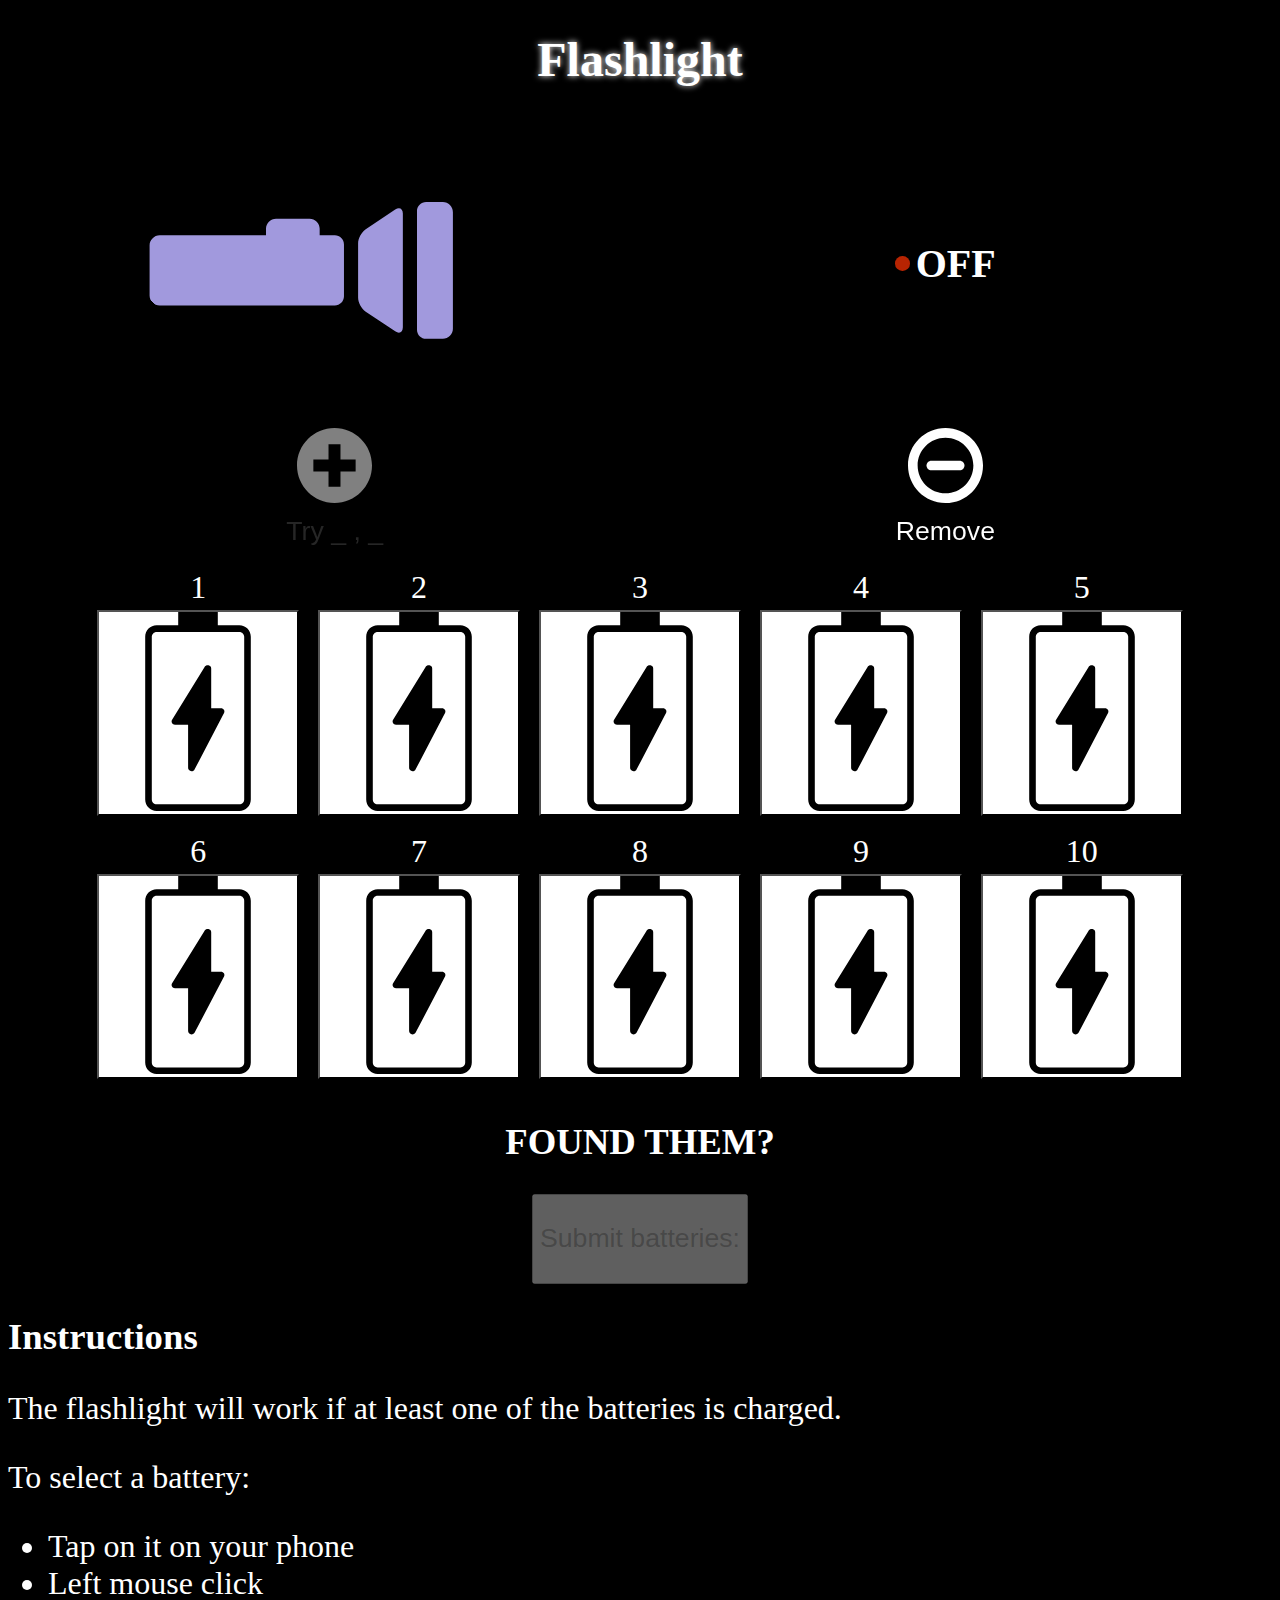
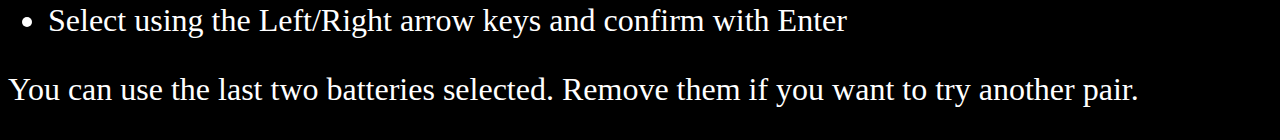
==== index.html @ 14072680 "Fixed 'Try' and 'Remove' buttons, added icons and styles" ====
<!DOCTYPE html>
<html>
  <head>
    <meta charset="UTF-8">
    <meta name="viewport" content="width=device-width, initial-scale=1, minimum-scale=1" />
    <script src="https://ajax.googleapis.com/ajax/libs/jquery/3.5.1/jquery.min.js"></script>
    <script src="js/batteries.js"></script>
    <script src="js/game.js"></script>
    <title>Flashlight</title>
    <link rel="stylesheet" href="css/flashlight.css">
    <link rel="stylesheet" href="css/battery.css">
    <link rel="stylesheet" href="css/text.css">
    <link rel="stylesheet" href="css/buttons.css">
  </head>
  <body>
    <header>
      <h1 class="glow">Flashlight</h1>
      <!-- <p class="glow">Find the charged batteries</p> -->
    </header>
    <main>
      <section class="game">
        <div class="flashlight">
          <div class="flashlight-icon">
            <img src="media/flashlight.svg" alt="Flashlight icon">
          </div>
          <div class="flashlight-status" aria-label="Flaslight is OFF">
            <p class="flashlight-status-off">OFF</p>
            <p class="flashlight-status-on">ON</p>
          </div>
        </div>
        <div class="buttons">
          <button id="try-batteries" class="flashlight-button" disabled>
            <img src="media/plus.svg" aria-hidden="true" focusable="false">
            <p aria-live="polite">Try _ , _</p>
          </button>
          <button id="remove-batteries" class="flashlight-button">
            <img src="media/minus.svg" aria-hidden="true" focusable="false">
            <p>Remove</p>
          </button>
        </div>
        <!-- TODO: Use a template engine for the battery markup. -->
        <ol class="batteries">
          <li>
            <button class="battery" id="battery-1">
              <img src="media/battery.svg">
            </button>
          </li>
          <li>
            <button class="battery" id="battery-2">
              <img src="media/battery.svg">
            </button>
          </li>
          <li>
            <button class="battery" id="battery-3">
              <img src="media/battery.svg">
            </button>
          </li>
          <li>
            <button class="battery" id="battery-4">
              <img src="media/battery.svg">
            </button>
          </li>
          <li>
            <button class="battery" id="battery-5">
              <img src="media/battery.svg">
            </button>
          </li>
          <li>
            <button class="battery" id="battery-6">
              <img src="media/battery.svg">
            </button>
          </li>
          <li>
            <button class="battery" id="battery-7">
              <img src="media/battery.svg">
            </button>
          </li>
          <li>
            <button class="battery" id="battery-8">
              <img src="media/battery.svg">
            </button>
          </li>
          <li>
            <button class="battery" id="battery-9">
              <img src="media/battery.svg">
            </button>
          </li>
          <li>
            <button class="battery" id="battery-10">
              <img src="media/battery.svg">
            </button>
          </li>
        </ol>
        <h2>FOUND THEM?</h2>
        <button id="submit-batteries" disabled>
          <p>Submit batteries:</p>
        </button>
      </section>
      <aside>
        <h2>Instructions</h2>
        <p>The flashlight will work if at least one of the batteries is charged.</p>
        <p>To select a battery:</p>
        <ul>
          <li>Tap on it on your phone</li>
          <li>Left mouse click</li>
          <li>Select using the Left/Right arrow keys and confirm with Enter</li>
        </ul>
        <p>You can use the last two batteries selected.
          Remove them if you want to try another pair.</p>
      </aside>
    </main>
  </body>
</html>
---- css/flashlight.css ----
/* GLOBAL */

body {
    color: white;
    background-color: black;
}

.game {
    text-align: center;
}

/* FLASHLIGHT */

.flashlight-icon, .flashlight-status {
    display: inline-block;
	width: 48%;
}

.flashlight-icon {
    vertical-align: middle;
}

.flashlight-icon img {
    width: 50%;
    rotate: 45deg;
}

.flashlight-status {
	color: white;
	margin: auto;
	font-weight: bold;
}

.flashlight-status p {
    font-size: 2.5em;
    padding: 25px 5px;
    border-radius: 50px;
}

.flashlight-status p::before {
    content: '';
    display: inline-block;
    width: 0.8ex;
    height: 0.8ex;
    -moz-border-radius: 0.4ex;
    -webkit-border-radius: 0.4ex;
    border-radius: 0.4ex;
    background-color: #b72402;
    margin: 0 6px 6px 0;
 }

 .flashlight-status p.flashlight-status-on {
    display: none;
 }

 .flashlight-status.on p {
    color: black;
    background-color: white;
    box-shadow: 0 0 10px white;
 }

 .flashlight-status.on p::before {
    background-color: green;
 }

 .flashlight-status.on .flashlight-status-on {
    display: inherit;
 }

 .flashlight-status.on .flashlight-status-off {
    display: none;
 }
---- css/battery.css ----
ol.batteries {
    margin: 0;
    padding: 0;
    list-style: none; /* hide original list numbering */
    counter-reset: ordered-list; /* initialize CSS counter */
}

ol.batteries li::before {
    display: block; /* display numbering as block to force content down */
    margin-bottom: 4px;
    counter-increment: ordered-list; /* increment CSS counter for every <li> in the list */
    content: counter(ordered-list); /* output counter value and append a "." */
    text-align: center;
}

ol.batteries li {
    display: inline-block;
    width: 22%;
    padding: 0.5ex;
}

@media only screen and (min-width: 768px) {
    ol.batteries li {
        width: 16%;
    }
}

.battery {
    width: 100%;
    padding: 0;
    background-color: white;
}

.battery.selected {
    background-color: grey;
}
---- css/text.css ----
header {
    text-align: center;
}
p, li {
    font-size: 2em;
}
h1 {
    font-size: 3em;
}
h2 {
    font-size: 5ex;
}

.glow {
    color: #fff;
    text-align: center;
    text-shadow: 0 0 6px #fff;
}
---- css/buttons.css ----
button.flashlight-button {
    width: 48%;
    background-color: transparent;
    border: none;
    filter: invert(1);
    line-height: 5px;
}

button.flashlight-button:disabled {
    filter: invert(0.5);
}

button.flashlight-button img {
    width: 75px;
}
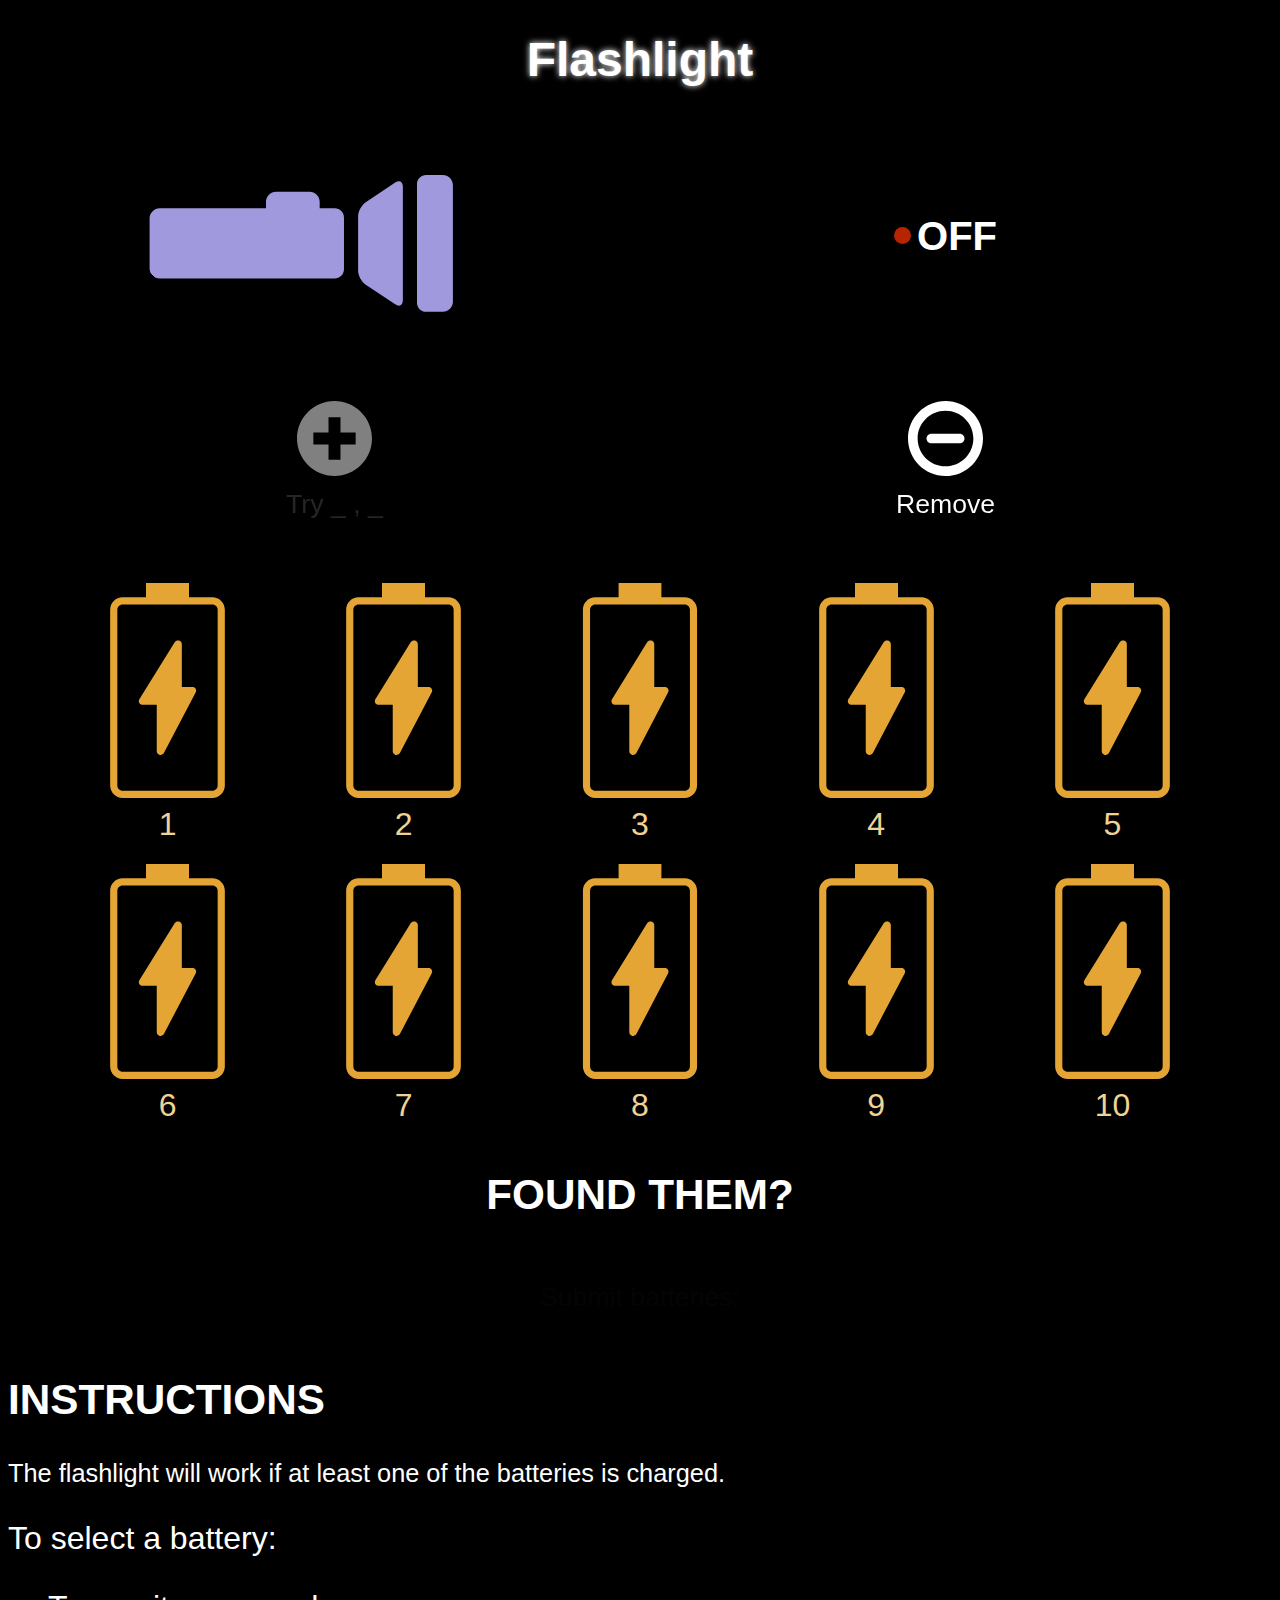
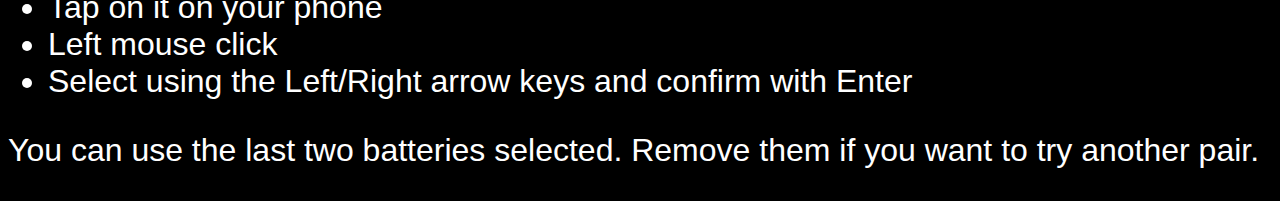
==== commit ed448480: "Improved styles of battery icons" ====
--- a/index.html
+++ b/index.html
@@ -3,9 +3,6 @@
   <head>
     <meta charset="UTF-8">
     <meta name="viewport" content="width=device-width, initial-scale=1, minimum-scale=1" />
-    <script src="https://ajax.googleapis.com/ajax/libs/jquery/3.5.1/jquery.min.js"></script>
-    <script src="js/batteries.js"></script>
-    <script src="js/game.js"></script>
     <title>Flashlight</title>
     <link rel="stylesheet" href="css/flashlight.css">
     <link rel="stylesheet" href="css/battery.css">
@@ -42,52 +39,52 @@
         <ol class="batteries">
           <li>
             <button class="battery" id="battery-1">
-              <img src="media/battery.svg">
+              <img src="media/battery.svg" alt="Battery 1">
             </button>
           </li>
           <li>
             <button class="battery" id="battery-2">
-              <img src="media/battery.svg">
+              <img src="media/battery.svg" alt="Battery 2">
             </button>
           </li>
           <li>
             <button class="battery" id="battery-3">
-              <img src="media/battery.svg">
+              <img src="media/battery.svg" alt="Battery 3">
             </button>
           </li>
           <li>
             <button class="battery" id="battery-4">
-              <img src="media/battery.svg">
+              <img src="media/battery.svg" alt="Battery 4">
             </button>
           </li>
           <li>
             <button class="battery" id="battery-5">
-              <img src="media/battery.svg">
+              <img src="media/battery.svg" alt="Battery 5">
             </button>
           </li>
           <li>
             <button class="battery" id="battery-6">
-              <img src="media/battery.svg">
+              <img src="media/battery.svg" alt="Battery 6">
             </button>
           </li>
           <li>
             <button class="battery" id="battery-7">
-              <img src="media/battery.svg">
+              <img src="media/battery.svg" alt="Battery 7">
             </button>
           </li>
           <li>
             <button class="battery" id="battery-8">
-              <img src="media/battery.svg">
+              <img src="media/battery.svg" alt="Battery 8">
             </button>
           </li>
           <li>
             <button class="battery" id="battery-9">
-              <img src="media/battery.svg">
+              <img src="media/battery.svg" alt="Battery 9">
             </button>
           </li>
           <li>
             <button class="battery" id="battery-10">
-              <img src="media/battery.svg">
+              <img src="media/battery.svg" alt="Battery 10">
             </button>
           </li>
         </ol>
@@ -109,5 +106,10 @@
           Remove them if you want to try another pair.</p>
       </aside>
     </main>
+    <footer>
+      <script src="https://ajax.googleapis.com/ajax/libs/jquery/3.5.1/jquery.min.js"></script>
+      <script src="js/batteries.js"></script>
+      <script src="js/game.js"></script>
+    </footer>
   </body>
 </html>
--- a/css/battery.css
+++ b/css/battery.css
@@ -1,11 +1,13 @@
 ol.batteries {
-    margin: 0;
+    margin-top: 40px;
+    margin-bottom: 0;
     padding: 0;
     list-style: none; /* hide original list numbering */
     counter-reset: ordered-list; /* initialize CSS counter */
 }
 
-ol.batteries li::before {
+ol.batteries li::after {
+    color: #f0d295;
     display: block; /* display numbering as block to force content down */
     margin-bottom: 4px;
     counter-increment: ordered-list; /* increment CSS counter for every <li> in the list */
@@ -15,22 +17,21 @@
 
 ol.batteries li {
     display: inline-block;
-    width: 22%;
+    width: 17%;
     padding: 0.5ex;
-}
-
-@media only screen and (min-width: 768px) {
-    ol.batteries li {
-        width: 16%;
-    }
 }
 
 .battery {
     width: 100%;
     padding: 0;
-    background-color: white;
+    filter: invert(0.55) sepia(1) saturate(3);
 }
 
-.battery.selected {
-    background-color: grey;
+.battery img {
+    transition: transform 0.3s;
 }
+
+.battery.selected img {
+    filter: drop-shadow(0 0 10px #f0d295);
+    transform: scale(1.1) translateY(-10px);
+}
--- a/css/text.css
+++ b/css/text.css
@@ -1,3 +1,7 @@
+body {
+    font-family: sans-serif;
+}
+
 header {
     text-align: center;
 }
@@ -6,13 +10,49 @@
 }
 h1 {
     font-size: 3em;
+    margin-bottom: 5px;
 }
 h2 {
     font-size: 5ex;
+    text-transform: uppercase;
 }
+h2 + p {
+    font-size: 3ex;
+}
+
+.sr-only {
+    clip: rect(0 0 0 0); 
+    clip-path: inset(50%);
+    height: 1px;
+    overflow: hidden;
+    position: absolute;
+    white-space: nowrap; 
+    width: 1px;
+  }
 
 .glow {
     color: #fff;
     text-align: center;
     text-shadow: 0 0 6px #fff;
 }
+
+details.instructions summary {
+    font-size: 3ex;
+}
+
+details.instructions div {
+	border: 1px solid white;
+	border-radius: 10px;
+	padding: 0 20px;
+    margin: 0 10px;
+}
+
+details.instructions p, details.instructions li {
+    font-size: 1em;
+    text-align: left;
+}
+
+details.instructions img {
+    width: 15px;
+    filter: invert(1);
+}
--- a/css/buttons.css
+++ b/css/buttons.css
@@ -1,9 +1,12 @@
+button {
+    background-color: transparent;
+    border: none;
+}
+
 button.flashlight-button {
     width: 48%;
-    background-color: transparent;
-    border: none;
+    line-height: 5px;
     filter: invert(1);
-    line-height: 5px;
 }
 
 button.flashlight-button:disabled {
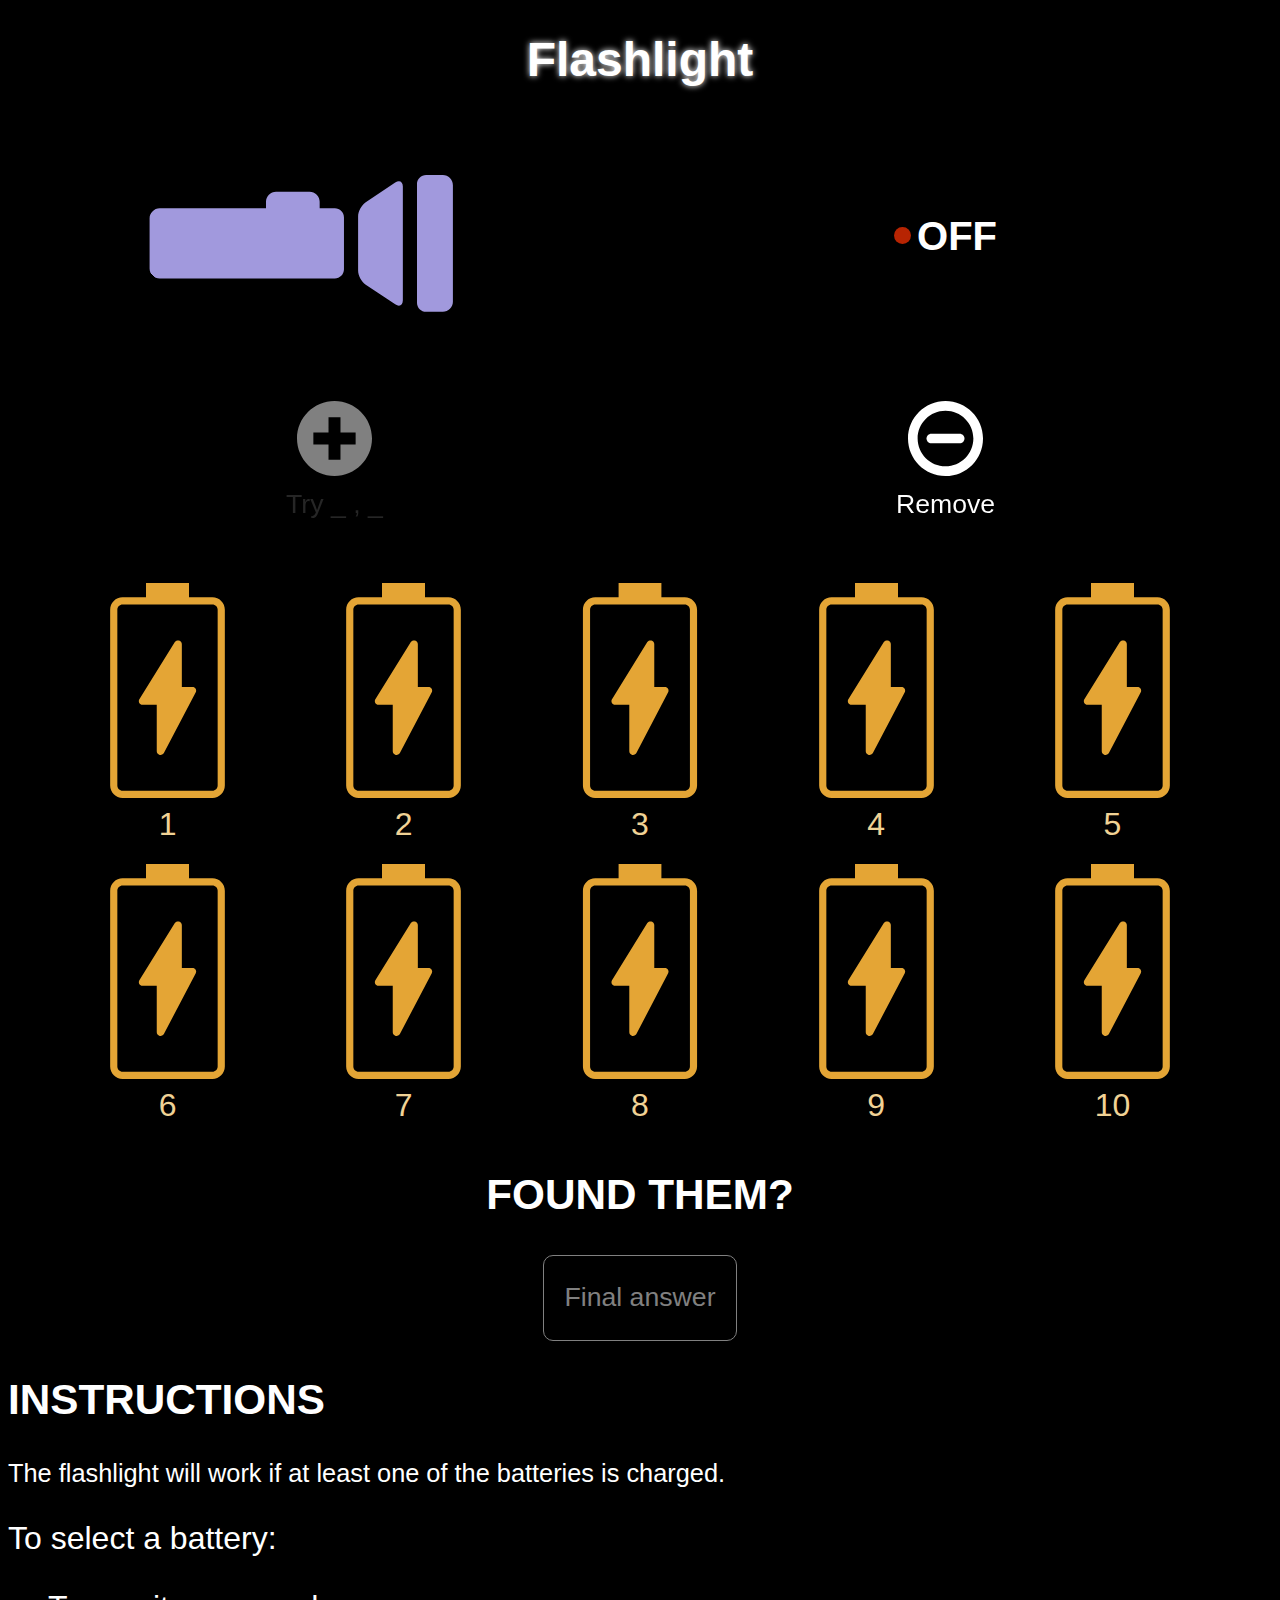
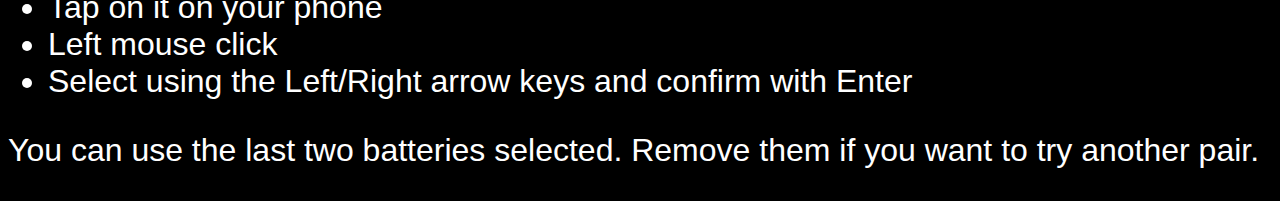
==== commit 23c21dbf: "Imroved styles and text in submit button, made game reload after submission" ====
--- a/index.html
+++ b/index.html
@@ -90,7 +90,7 @@
         </ol>
         <h2>FOUND THEM?</h2>
         <button id="submit-batteries" disabled>
-          <p>Submit batteries:</p>
+          <p>Final answer</p>
         </button>
       </section>
       <aside>
--- a/css/buttons.css
+++ b/css/buttons.css
@@ -16,3 +16,15 @@
 button.flashlight-button img {
     width: 75px;
 }
+
+#submit-batteries {
+    color: white;
+    border: 1px solid white;
+    border-radius: 10px;
+    padding: 0 20px;
+}
+
+#submit-batteries:disabled {
+    color: gray;
+    border-color: gray;
+}
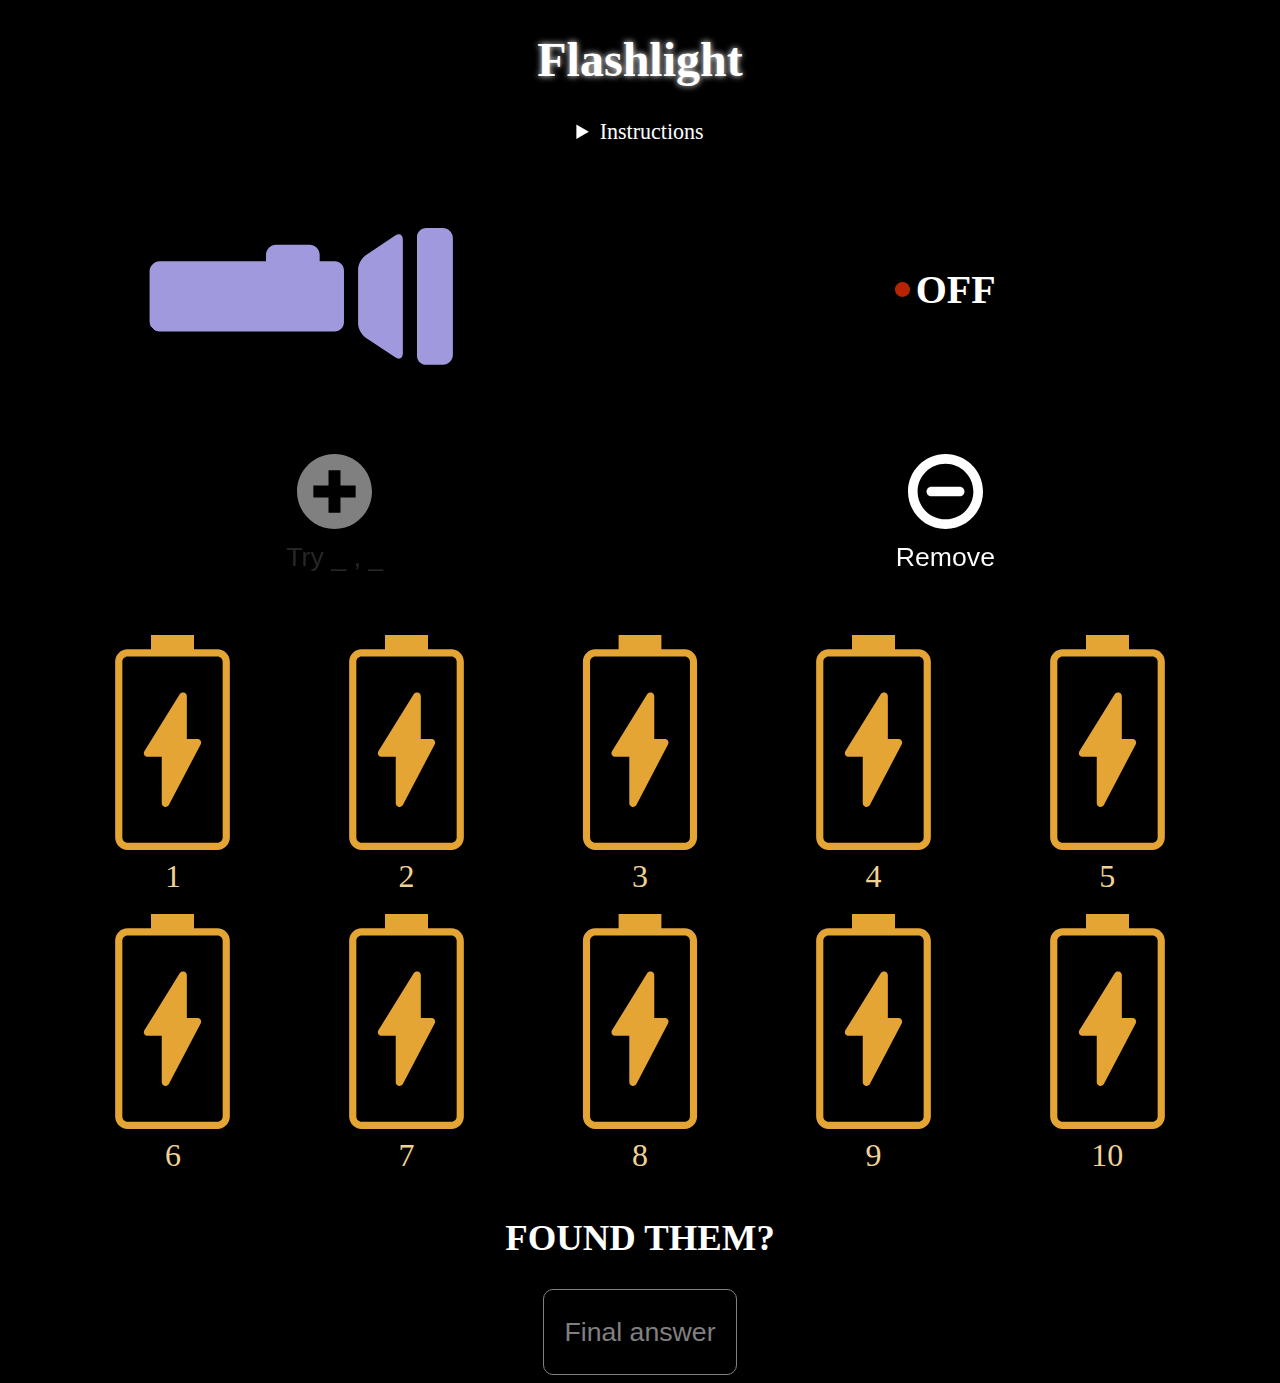
==== commit a9c26448: "Updated instructions text and markup" ====
--- a/index.html
+++ b/index.html
@@ -12,7 +12,15 @@
   <body>
     <header>
       <h1 class="glow">Flashlight</h1>
-      <!-- <p class="glow">Find the charged batteries</p> -->
+      <details class="instructions">
+        <summary>Instructions</summary>
+        <div>
+          <p>The flashlight will turn ON if at least one of the selected batteries is charged.</p>
+          <p>Select a battery by tapping/clicking on it. You can select up to two at a time.</p>
+          <p>Use the <img src="media/plus.svg" alt="Try"/> icon to try the selected batteries on the flashlight, or the <img src="media/minus.svg" alt="Remove"/> icon to remove them.</p>
+          <p>Submit your final answer by tapping/clicking the "Final answer" button with the selected batteries.<br>The game will then restart.</p>
+        </div>
+      </details>
     </header>
     <main>
       <section class="game">
@@ -93,18 +101,6 @@
           <p>Final answer</p>
         </button>
       </section>
-      <aside>
-        <h2>Instructions</h2>
-        <p>The flashlight will work if at least one of the batteries is charged.</p>
-        <p>To select a battery:</p>
-        <ul>
-          <li>Tap on it on your phone</li>
-          <li>Left mouse click</li>
-          <li>Select using the Left/Right arrow keys and confirm with Enter</li>
-        </ul>
-        <p>You can use the last two batteries selected.
-          Remove them if you want to try another pair.</p>
-      </aside>
     </main>
     <footer>
       <script src="https://ajax.googleapis.com/ajax/libs/jquery/3.5.1/jquery.min.js"></script>
--- a/css/text.css
+++ b/css/text.css
@@ -1,7 +1,3 @@
-body {
-    font-family: sans-serif;
-}
-
 header {
     text-align: center;
 }
@@ -10,25 +6,10 @@
 }
 h1 {
     font-size: 3em;
-    margin-bottom: 5px;
 }
 h2 {
     font-size: 5ex;
-    text-transform: uppercase;
 }
-h2 + p {
-    font-size: 3ex;
-}
-
-.sr-only {
-    clip: rect(0 0 0 0); 
-    clip-path: inset(50%);
-    height: 1px;
-    overflow: hidden;
-    position: absolute;
-    white-space: nowrap; 
-    width: 1px;
-  }
 
 .glow {
     color: #fff;
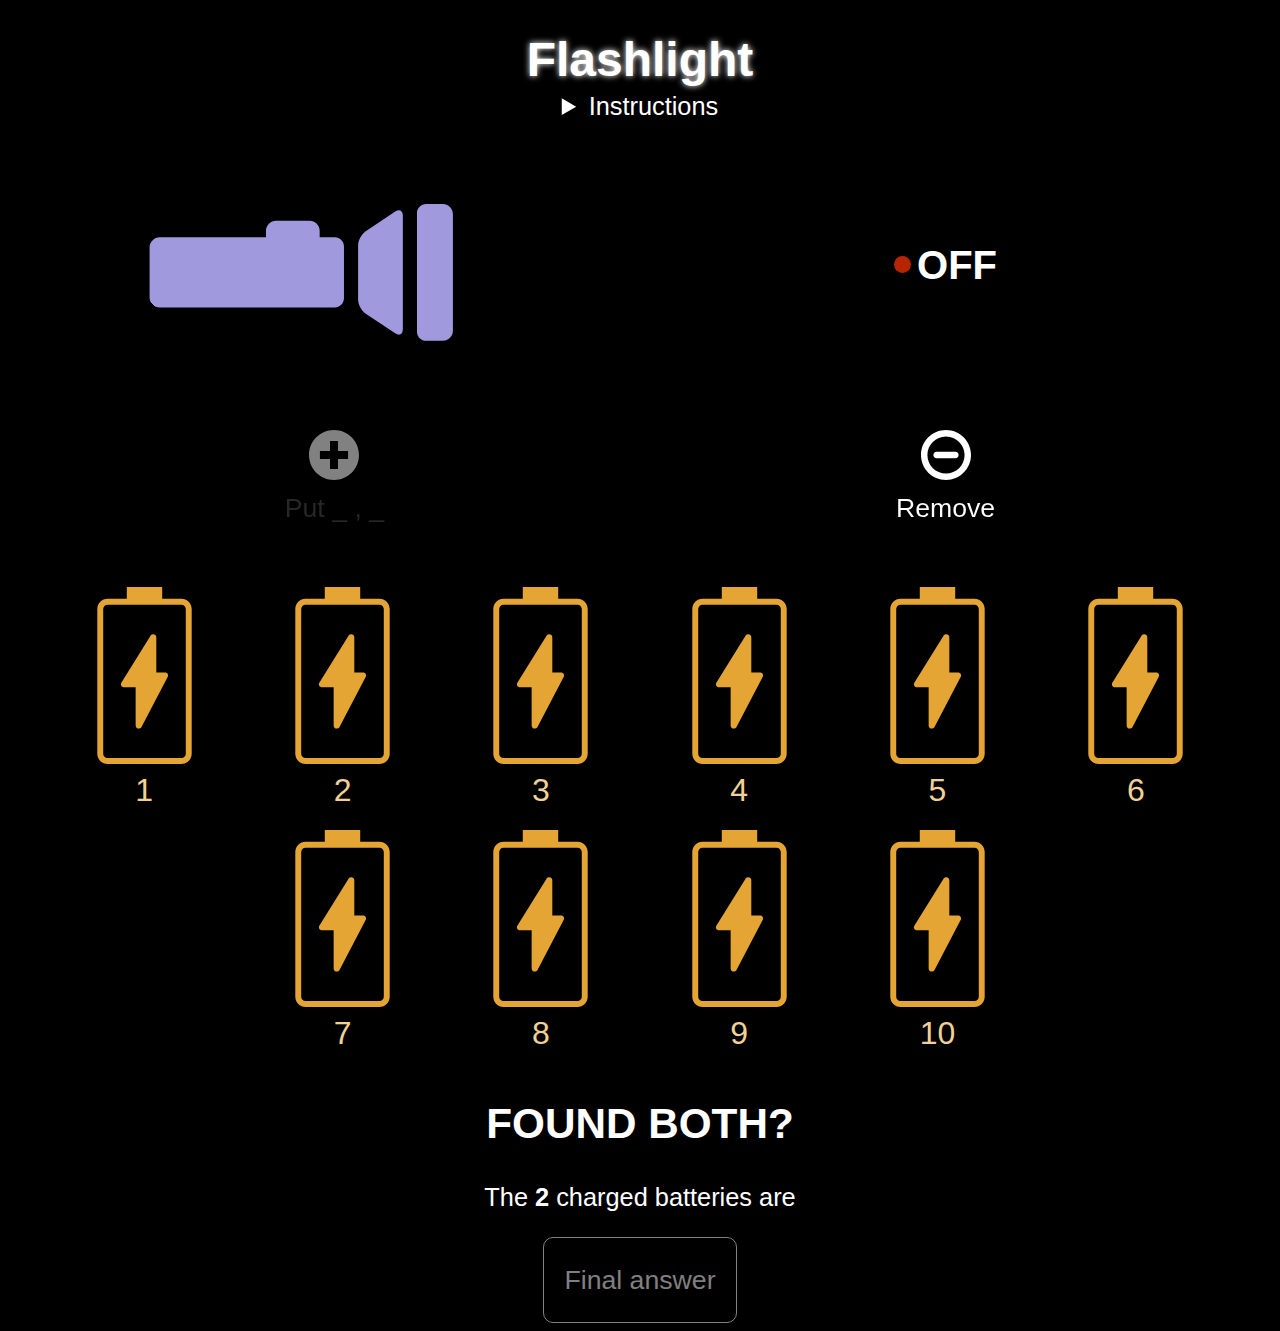
==== commit cacd32fe: "Various improvements in wording and styles" ====
--- a/index.html
+++ b/index.html
@@ -15,6 +15,7 @@
       <details class="instructions">
         <summary>Instructions</summary>
         <div>
+          <p>Find the only <strong>2</strong> charged batteries mixed with other 8 empty ones.</p>
           <p>The flashlight will turn ON if at least one of the selected batteries is charged.</p>
           <p>Select a battery by tapping/clicking on it. You can select up to two at a time.</p>
           <p>Use the <img src="media/plus.svg" alt="Try"/> icon to try the selected batteries on the flashlight, or the <img src="media/minus.svg" alt="Remove"/> icon to remove them.</p>
@@ -36,7 +37,7 @@
         <div class="buttons">
           <button id="try-batteries" class="flashlight-button" disabled>
             <img src="media/plus.svg" aria-hidden="true" focusable="false">
-            <p aria-live="polite">Try _ , _</p>
+            <p aria-live="polite">Put _ , _</p>
           </button>
           <button id="remove-batteries" class="flashlight-button">
             <img src="media/minus.svg" aria-hidden="true" focusable="false">
@@ -96,7 +97,8 @@
             </button>
           </li>
         </ol>
-        <h2>FOUND THEM?</h2>
+        <h2>Found both?</h2>
+        <p>The <strong>2</strong> charged batteries are</p>
         <button id="submit-batteries" disabled>
           <p>Final answer</p>
         </button>
--- a/css/flashlight.css
+++ b/css/flashlight.css
@@ -33,8 +33,9 @@
 
 .flashlight-status p {
     font-size: 2.5em;
-    padding: 25px 5px;
+    padding: 26px 5px;
     border-radius: 50px;
+    margin: 30px 0;
 }
 
 .flashlight-status p::before {
--- a/css/battery.css
+++ b/css/battery.css
@@ -17,7 +17,7 @@
 
 ol.batteries li {
     display: inline-block;
-    width: 17%;
+    width: 14%;
     padding: 0.5ex;
 }
 
@@ -32,6 +32,6 @@
 }
 
 .battery.selected img {
-    filter: drop-shadow(0 0 10px #f0d295);
+    filter: drop-shadow(0 0 20px #f0d295);
     transform: scale(1.1) translateY(-10px);
 }
--- a/css/text.css
+++ b/css/text.css
@@ -1,3 +1,7 @@
+body {
+    font-family: sans-serif;
+}
+
 header {
     text-align: center;
 }
@@ -6,9 +10,14 @@
 }
 h1 {
     font-size: 3em;
+    margin-bottom: 5px;
 }
 h2 {
     font-size: 5ex;
+    text-transform: uppercase;
+}
+h2 + p {
+    font-size: 3ex;
 }
 
 .glow {
--- a/css/buttons.css
+++ b/css/buttons.css
@@ -10,11 +10,11 @@
 }
 
 button.flashlight-button:disabled {
-    filter: invert(0.5);
+    filter: invert(0.505);
 }
 
 button.flashlight-button img {
-    width: 75px;
+    width: 50px;
 }
 
 #submit-batteries {
